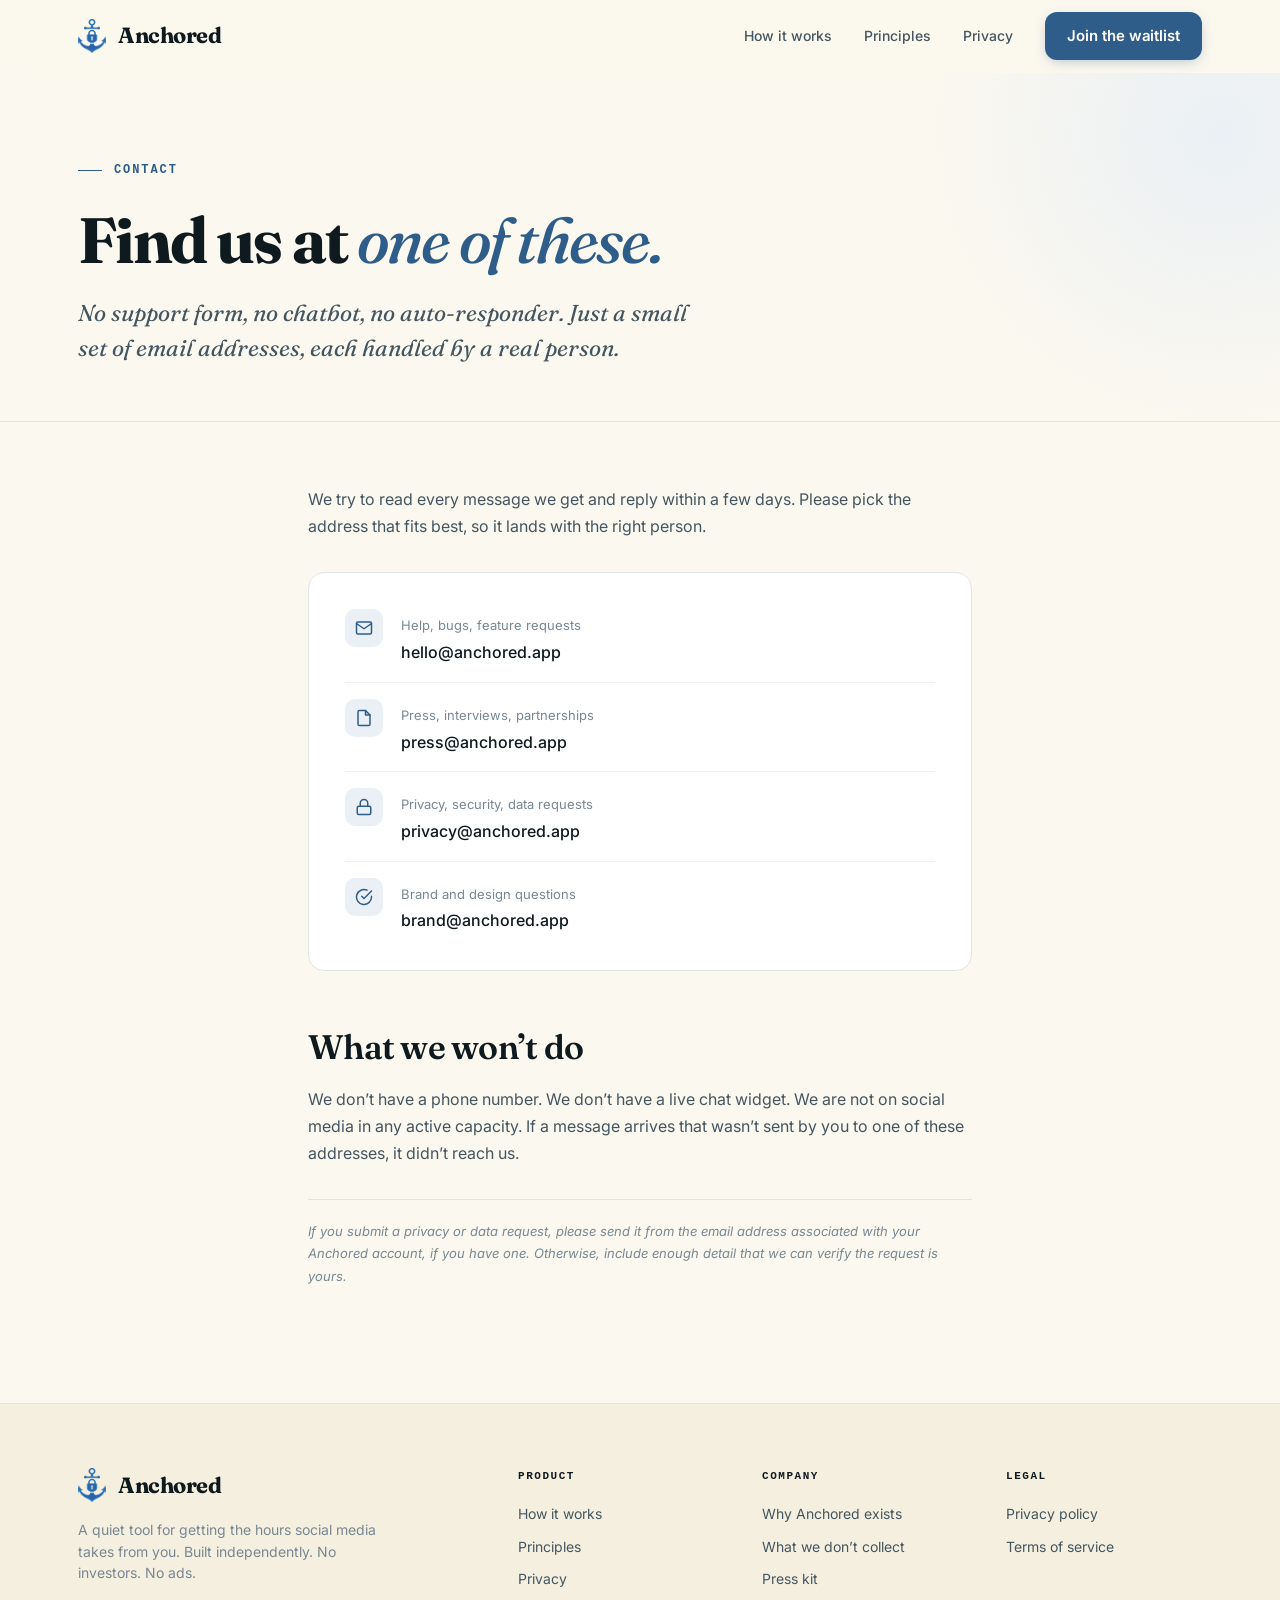
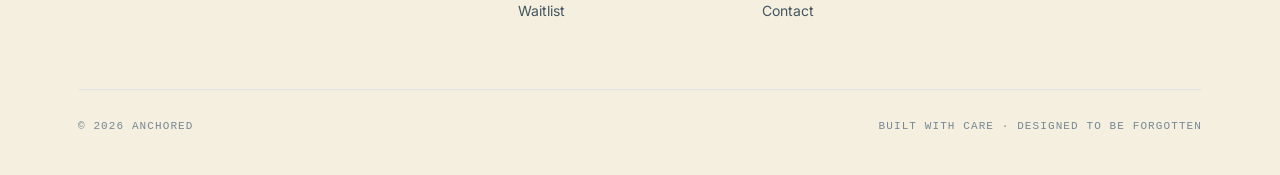
==== contact.html @ 5d51ef82 "anchored" ====
<!DOCTYPE html>
<html lang="en">
<head>
<meta charset="UTF-8">
<meta name="viewport" content="width=device-width, initial-scale=1.0">
<meta name="description" content="How to reach Anchored. Email addresses for help, press, privacy, and brand.">
<meta name="theme-color" content="#FBF8EF">
<title>Contact — Anchored</title>
<link rel="stylesheet" href="styles.css">
<link href="https://fonts.googleapis.com/css2?family=Fraunces:opsz,wght@9..144,400;9..144,500;9..144,600;9..144,700;9..144,800&family=Inter:wght@400;500;600;700&display=swap" rel="stylesheet">
</head>
<body>

<nav class="nav" id="nav">
  <div class="container nav-inner">
    <a href="index.html" class="brand" aria-label="Anchored home">
      <img class="brand-mark" src="anchored-logo.png" alt="Anchored">
      <span class="brand-name">Anchored</span>
    </a>
    <div class="nav-links">
      <a href="index.html#how-it-works" class="nav-link">How it works</a>
      <a href="index.html#principles" class="nav-link">Principles</a>
      <a href="index.html#privacy" class="nav-link">Privacy</a>
      <a href="index.html#waitlist" class="btn btn-primary">Join the waitlist</a>
    </div>
  </div>
</nav>

<section class="subpage-hero">
  <div class="container subpage-hero-inner">
    <div class="eyebrow">Contact</div>
    <h1 class="subpage-title">Find us at <em>one of these.</em></h1>
    <p class="subpage-lead">No support form, no chatbot, no auto-responder. Just a small set of email addresses, each handled by a real person.</p>
  </div>
</section>

<section class="content">
  <div class="container narrow">

    <p>We try to read every message we get and reply within a few days. Please pick the address that fits best, so it lands with the right person.</p>

    <div class="contact-card">

      <div class="contact-row">
        <div class="contact-icon">
          <svg viewBox="0 0 24 24" fill="none" stroke="currentColor" stroke-width="2" stroke-linecap="round" stroke-linejoin="round"><path d="M4 4h16c1.1 0 2 .9 2 2v12c0 1.1-.9 2-2 2H4c-1.1 0-2-.9-2-2V6c0-1.1.9-2 2-2z"/><polyline points="22,6 12,13 2,6"/></svg>
        </div>
        <div class="contact-text">
          <div class="contact-label">Help, bugs, feature requests</div>
          <div class="contact-value"><a href="mailto:hello@anchored.app">hello@anchored.app</a></div>
        </div>
      </div>

      <div class="contact-row">
        <div class="contact-icon">
          <svg viewBox="0 0 24 24" fill="none" stroke="currentColor" stroke-width="2" stroke-linecap="round" stroke-linejoin="round"><path d="M14 2H6a2 2 0 0 0-2 2v16a2 2 0 0 0 2 2h12a2 2 0 0 0 2-2V8z"/><polyline points="14 2 14 8 20 8"/></svg>
        </div>
        <div class="contact-text">
          <div class="contact-label">Press, interviews, partnerships</div>
          <div class="contact-value"><a href="mailto:press@anchored.app">press@anchored.app</a></div>
        </div>
      </div>

      <div class="contact-row">
        <div class="contact-icon">
          <svg viewBox="0 0 24 24" fill="none" stroke="currentColor" stroke-width="2" stroke-linecap="round" stroke-linejoin="round"><rect x="3" y="11" width="18" height="11" rx="2" ry="2"/><path d="M7 11V7a5 5 0 0 1 10 0v4"/></svg>
        </div>
        <div class="contact-text">
          <div class="contact-label">Privacy, security, data requests</div>
          <div class="contact-value"><a href="mailto:privacy@anchored.app">privacy@anchored.app</a></div>
        </div>
      </div>

      <div class="contact-row">
        <div class="contact-icon">
          <svg viewBox="0 0 24 24" fill="none" stroke="currentColor" stroke-width="2" stroke-linecap="round" stroke-linejoin="round"><path d="M22 11.08V12a10 10 0 1 1-5.93-9.14"/><polyline points="22 4 12 14.01 9 11.01"/></svg>
        </div>
        <div class="contact-text">
          <div class="contact-label">Brand and design questions</div>
          <div class="contact-value"><a href="mailto:brand@anchored.app">brand@anchored.app</a></div>
        </div>
      </div>

    </div>

    <h2>What we won’t do</h2>
    <p>We don’t have a phone number. We don’t have a live chat widget. We are not on social media in any active capacity. If a message arrives that wasn’t sent by you to one of these addresses, it didn’t reach us.</p>

    <p class="muted-note">If you submit a privacy or data request, please send it from the email address associated with your Anchored account, if you have one. Otherwise, include enough detail that we can verify the request is yours.</p>

  </div>
</section>

<footer>
  <div class="container">
    <div class="footer-inner">
      <div>
        <a href="index.html" class="brand" aria-label="Anchored">
          <img class="brand-mark" src="anchored-logo.png" alt="Anchored">
          <span class="brand-name">Anchored</span>
        </a>
        <p class="footer-brand-text">A quiet tool for getting the hours social media takes from you. Built independently. No investors. No ads.</p>
      </div>

      <div class="footer-col">
        <h4>Product</h4>
        <a href="index.html#how-it-works">How it works</a>
        <a href="index.html#principles">Principles</a>
        <a href="index.html#privacy">Privacy</a>
        <a href="index.html#waitlist">Waitlist</a>
      </div>

      <div class="footer-col">
        <h4>Company</h4>
        <a href="why-anchored.html">Why Anchored exists</a>
        <a href="what-we-dont-collect.html">What we don’t collect</a>
        <a href="press-kit.html">Press kit</a>
        <a href="contact.html">Contact</a>
      </div>

      <div class="footer-col">
        <h4>Legal</h4>
        <a href="privacy-policy.html">Privacy policy</a>
        <a href="terms.html">Terms of service</a>
      </div>
    </div>

    <div class="footer-bottom">
      <span>© 2026 Anchored</span>
      <span>Built with care · Designed to be forgotten</span>
    </div>
  </div>
</footer>

<script>
  const nav = document.getElementById('nav');
  const onScroll = () => {
    if (window.scrollY > 12) nav.classList.add('scrolled');
    else nav.classList.remove('scrolled');
  };
  window.addEventListener('scroll', onScroll, { passive: true });
  onScroll();
</script>

</body>
</html>
---- styles.css ----
/* Reset & tokens */
*, *::before, *::after { box-sizing: border-box; margin: 0; padding: 0; }
:root {
  --paper: #FBF8EF;
  --paper-deep: #F5EFDF;
  --card: #FFFFFF;
  --ink: #0F1A1F;
  --body: #445661;
  --muted: #778894;
  --faint: #A8B6BF;
  --line: #E0E5E8;
  --line-soft: #EEF1F3;
  --accent: #2F5D8A;
  --accent-deep: #1F3D5C;
  --accent-soft: #DCE5EE;
  --accent-tint: #EAF0F5;
  --success: #2F5D3A;
  --success-soft: #DEEAE0;
}
html { scroll-behavior: smooth; -webkit-text-size-adjust: 100%; }
body {
  font-family: 'Inter', system-ui, -apple-system, sans-serif;
  background: var(--paper); color: var(--body);
  font-size: 16px; line-height: 1.6;
  -webkit-font-smoothing: antialiased;
  -moz-osx-font-smoothing: grayscale;
}
::selection { background: var(--accent-soft); color: var(--ink); }
img, svg { display: block; max-width: 100%; }
a { color: inherit; text-decoration: none; }
button { font: inherit; cursor: pointer; border: none; background: none; }
.serif { font-family: 'Fraunces', Georgia, serif; letter-spacing: -0.018em; }
.mono { font-family: ui-monospace, "SF Mono", Menlo, monospace; letter-spacing: 0.04em; }

/* Layout */
.container { max-width: 1180px; margin: 0 auto; padding: 0 28px; }
.narrow { max-width: 720px; margin-left: auto; margin-right: auto; }
section { padding: 96px 0; position: relative; }

/* Nav */
.nav {
  position: sticky; top: 0; z-index: 100;
  background: rgba(251, 248, 239, 0.85);
  backdrop-filter: saturate(180%) blur(20px);
  -webkit-backdrop-filter: saturate(180%) blur(20px);
  border-bottom: 1px solid transparent;
  transition: border-color 220ms ease;
}
.nav.scrolled { border-bottom-color: var(--line); }
.nav-inner { display: flex; align-items: center; justify-content: space-between; height: 72px; }
.brand { display: flex; align-items: center; gap: 12px; color: var(--ink); }
.brand-mark { width: 28px; height: auto; flex-shrink: 0; }
.brand-name {
  font-family: 'Fraunces', Georgia, serif;
  font-size: 22px; font-weight: 700;
  letter-spacing: -0.02em; color: var(--ink);
}
.nav-links { display: flex; align-items: center; gap: 32px; }
.nav-link { font-size: 14px; font-weight: 500; color: var(--body); transition: color 180ms ease; }
.nav-link:hover { color: var(--accent); }

/* Buttons */
.btn {
  display: inline-flex; align-items: center; justify-content: center;
  gap: 8px; padding: 12px 22px; border-radius: 12px;
  font-size: 15px; font-weight: 600; letter-spacing: -0.005em;
  transition: all 200ms ease; cursor: pointer;
}
.btn-primary {
  background: var(--accent); color: #fff;
  box-shadow: 0 4px 14px -4px rgba(47, 93, 138, 0.4);
}
.btn-primary:hover {
  background: var(--accent-deep);
  transform: translateY(-1px);
  box-shadow: 0 8px 20px -6px rgba(47, 93, 138, 0.5);
}
.btn-ghost {
  background: transparent; color: var(--body); border: 1.5px solid var(--line);
}
.btn-ghost:hover { background: var(--line-soft); border-color: var(--accent); color: var(--accent); }
.btn-large { padding: 16px 28px; font-size: 16px; }

/* Sub-page hero */
.subpage-hero {
  padding: 80px 0 56px;
  border-bottom: 1px solid var(--line);
  position: relative;
  overflow: hidden;
}
.subpage-hero::before {
  content: '';
  position: absolute;
  top: -240px; right: -240px;
  width: 600px; height: 600px;
  background: radial-gradient(circle at center, var(--accent-tint) 0%, transparent 70%);
  pointer-events: none;
  z-index: 0;
}
.subpage-hero-inner { position: relative; z-index: 1; }
.eyebrow {
  display: inline-flex; align-items: center; gap: 12px;
  font-family: ui-monospace, "SF Mono", Menlo, monospace;
  font-size: 12px; font-weight: 600; color: var(--accent);
  text-transform: uppercase; letter-spacing: 0.16em;
  margin-bottom: 28px;
}
.eyebrow::before { content: ''; width: 24px; height: 1px; background: var(--accent); }
.subpage-title {
  font-family: 'Fraunces', Georgia, serif;
  font-size: clamp(40px, 6vw, 64px);
  font-weight: 700; line-height: 1; letter-spacing: -0.03em;
  color: var(--ink); margin-bottom: 24px; max-width: 800px;
}
.subpage-title em { font-style: italic; font-weight: 500; color: var(--accent); }
.subpage-lead {
  font-family: 'Fraunces', Georgia, serif;
  font-size: clamp(19px, 2vw, 23px);
  font-style: italic; font-weight: 400;
  color: var(--body); line-height: 1.5;
  max-width: 640px;
}

/* Sub-page content */
.content { padding: 64px 0 96px; }
.content h2 {
  font-family: 'Fraunces', Georgia, serif;
  font-size: clamp(26px, 3vw, 34px);
  font-weight: 600; line-height: 1.2;
  letter-spacing: -0.022em;
  color: var(--ink);
  margin-top: 56px; margin-bottom: 18px;
}
.content h2:first-child { margin-top: 0; }
.content h3 {
  font-family: 'Fraunces', Georgia, serif;
  font-size: 22px; font-weight: 600;
  letter-spacing: -0.018em;
  color: var(--ink);
  margin-top: 36px; margin-bottom: 12px;
}
.content p {
  font-size: 16px; line-height: 1.7;
  color: var(--body);
  margin-bottom: 20px;
}
.content p strong { color: var(--ink); font-weight: 600; }
.content ul {
  margin-bottom: 24px;
  padding-left: 22px;
}
.content ul li {
  font-size: 16px; line-height: 1.65;
  color: var(--body);
  margin-bottom: 10px;
}
.content ul li strong { color: var(--ink); font-weight: 600; }
.content blockquote {
  border-left: 3px solid var(--accent);
  padding: 8px 0 8px 24px;
  margin: 32px 0;
  font-family: 'Fraunces', Georgia, serif;
  font-style: italic;
  font-size: 19px;
  line-height: 1.5;
  color: var(--accent-deep);
}
.content blockquote cite {
  display: block;
  font-family: ui-monospace, monospace;
  font-style: normal;
  font-size: 11px;
  text-transform: uppercase;
  letter-spacing: 0.14em;
  color: var(--accent);
  margin-top: 12px;
  font-weight: 600;
}
.content hr {
  border: none;
  border-top: 1px solid var(--line);
  margin: 48px 0;
}
.content .muted-note {
  font-size: 13px;
  color: var(--muted);
  font-style: italic;
  margin-top: 32px;
  padding-top: 20px;
  border-top: 1px solid var(--line);
}

/* Card grid (for principles, what we don't collect, press kit) */
.card-grid {
  display: grid;
  grid-template-columns: repeat(2, 1fr);
  gap: 18px;
  margin: 32px 0 16px;
}
.info-card {
  background: var(--card);
  border: 1px solid var(--line);
  border-radius: 14px;
  padding: 22px 24px;
  transition: border-color 200ms ease;
}
.info-card:hover { border-color: var(--accent-soft); }
.info-card-icon {
  display: inline-flex;
  width: 36px; height: 36px;
  align-items: center; justify-content: center;
  background: var(--success-soft);
  color: var(--success);
  border-radius: 10px;
  margin-bottom: 14px;
}
.info-card-icon svg { width: 18px; height: 18px; }
.info-card h4 {
  font-family: 'Fraunces', Georgia, serif;
  font-size: 18px;
  font-weight: 600;
  letter-spacing: -0.012em;
  color: var(--ink);
  margin-bottom: 8px;
}
.info-card p {
  font-size: 14.5px;
  line-height: 1.55;
  color: var(--body);
  margin-bottom: 0;
}

/* Press kit specific */
.kit-section {
  margin-bottom: 48px;
}
.kit-grid {
  display: grid;
  grid-template-columns: repeat(3, 1fr);
  gap: 16px;
  margin-top: 20px;
}
.kit-tile {
  background: var(--card);
  border: 1px solid var(--line);
  border-radius: 14px;
  padding: 24px;
  text-align: center;
}
.kit-tile-preview {
  height: 120px;
  border-radius: 10px;
  margin-bottom: 16px;
  display: flex;
  align-items: center;
  justify-content: center;
}
.kit-tile h4 {
  font-family: 'Fraunces', Georgia, serif;
  font-size: 16px;
  font-weight: 600;
  color: var(--ink);
  margin-bottom: 6px;
}
.kit-tile p {
  font-size: 12.5px;
  color: var(--muted);
  margin-bottom: 14px;
}
.kit-link {
  font-family: ui-monospace, monospace;
  font-size: 11px;
  font-weight: 600;
  color: var(--accent);
  text-transform: uppercase;
  letter-spacing: 0.12em;
}
.kit-link:hover { color: var(--accent-deep); }

.colour-row {
  display: grid;
  grid-template-columns: 80px 1fr 140px;
  align-items: center;
  gap: 16px;
  padding: 14px 0;
  border-bottom: 1px solid var(--line-soft);
}
.colour-row:last-child { border-bottom: none; }
.colour-swatch {
  width: 80px; height: 48px;
  border-radius: 8px;
  border: 1px solid var(--line);
}
.colour-name {
  font-size: 14px;
  font-weight: 600;
  color: var(--ink);
}
.colour-hex {
  font-family: ui-monospace, monospace;
  font-size: 13px;
  color: var(--muted);
}

/* Contact */
.contact-card {
  background: var(--card);
  border: 1px solid var(--line);
  border-radius: 16px;
  padding: 36px;
  margin: 32px 0;
}
.contact-row {
  display: flex;
  align-items: flex-start;
  gap: 18px;
  padding: 16px 0;
  border-top: 1px solid var(--line-soft);
}
.contact-row:first-child { border-top: none; padding-top: 0; }
.contact-row:last-child { padding-bottom: 0; }
.contact-icon {
  width: 38px; height: 38px;
  background: var(--accent-tint);
  color: var(--accent);
  border-radius: 10px;
  display: flex; align-items: center; justify-content: center;
  flex-shrink: 0;
}
.contact-icon svg { width: 18px; height: 18px; }
.contact-text { flex: 1; padding-top: 6px; }
.contact-label {
  font-size: 13px;
  color: var(--muted);
  margin-bottom: 4px;
}
.contact-value {
  font-size: 16px;
  font-weight: 500;
  color: var(--ink);
}
.contact-value a:hover { color: var(--accent); }

/* Footer */
footer {
  padding: 64px 0 40px;
  background: var(--paper-deep);
  border-top: 1px solid var(--line);
}
.footer-inner {
  display: grid;
  grid-template-columns: 2fr 1fr 1fr 1fr;
  gap: 48px;
  margin-bottom: 56px;
}
.footer-brand-text {
  font-size: 14px; color: var(--muted);
  line-height: 1.55; margin-top: 16px; max-width: 320px;
}
.footer-col h4 {
  font-family: ui-monospace, monospace;
  font-size: 11px; font-weight: 700;
  color: var(--ink); text-transform: uppercase;
  letter-spacing: 0.14em; margin-bottom: 18px;
}
.footer-col a {
  display: block; font-size: 14px;
  color: var(--body); margin-bottom: 10px;
  transition: color 180ms ease;
}
.footer-col a:hover { color: var(--accent); }
.footer-bottom {
  border-top: 1px solid var(--line);
  padding-top: 28px;
  display: flex;
  justify-content: space-between;
  align-items: center;
  flex-wrap: wrap;
  gap: 16px;
  font-family: ui-monospace, monospace;
  font-size: 11px;
  color: var(--muted);
  text-transform: uppercase;
  letter-spacing: 0.1em;
}

/* Responsive */
@media (max-width: 880px) {
  section { padding: 64px 0; }
  .content { padding: 48px 0 72px; }
  .nav-links { gap: 18px; }
  .nav-links .nav-link { display: none; }
  .nav-links .btn { padding: 10px 18px; font-size: 14px; }
  .card-grid { grid-template-columns: 1fr; }
  .kit-grid { grid-template-columns: 1fr; }
  .footer-inner { grid-template-columns: 1fr 1fr; gap: 36px; }
  .colour-row { grid-template-columns: 60px 1fr 100px; gap: 12px; }
  .colour-swatch { width: 60px; height: 36px; }
}
@media (max-width: 540px) {
  .footer-inner { grid-template-columns: 1fr; gap: 28px; }
}
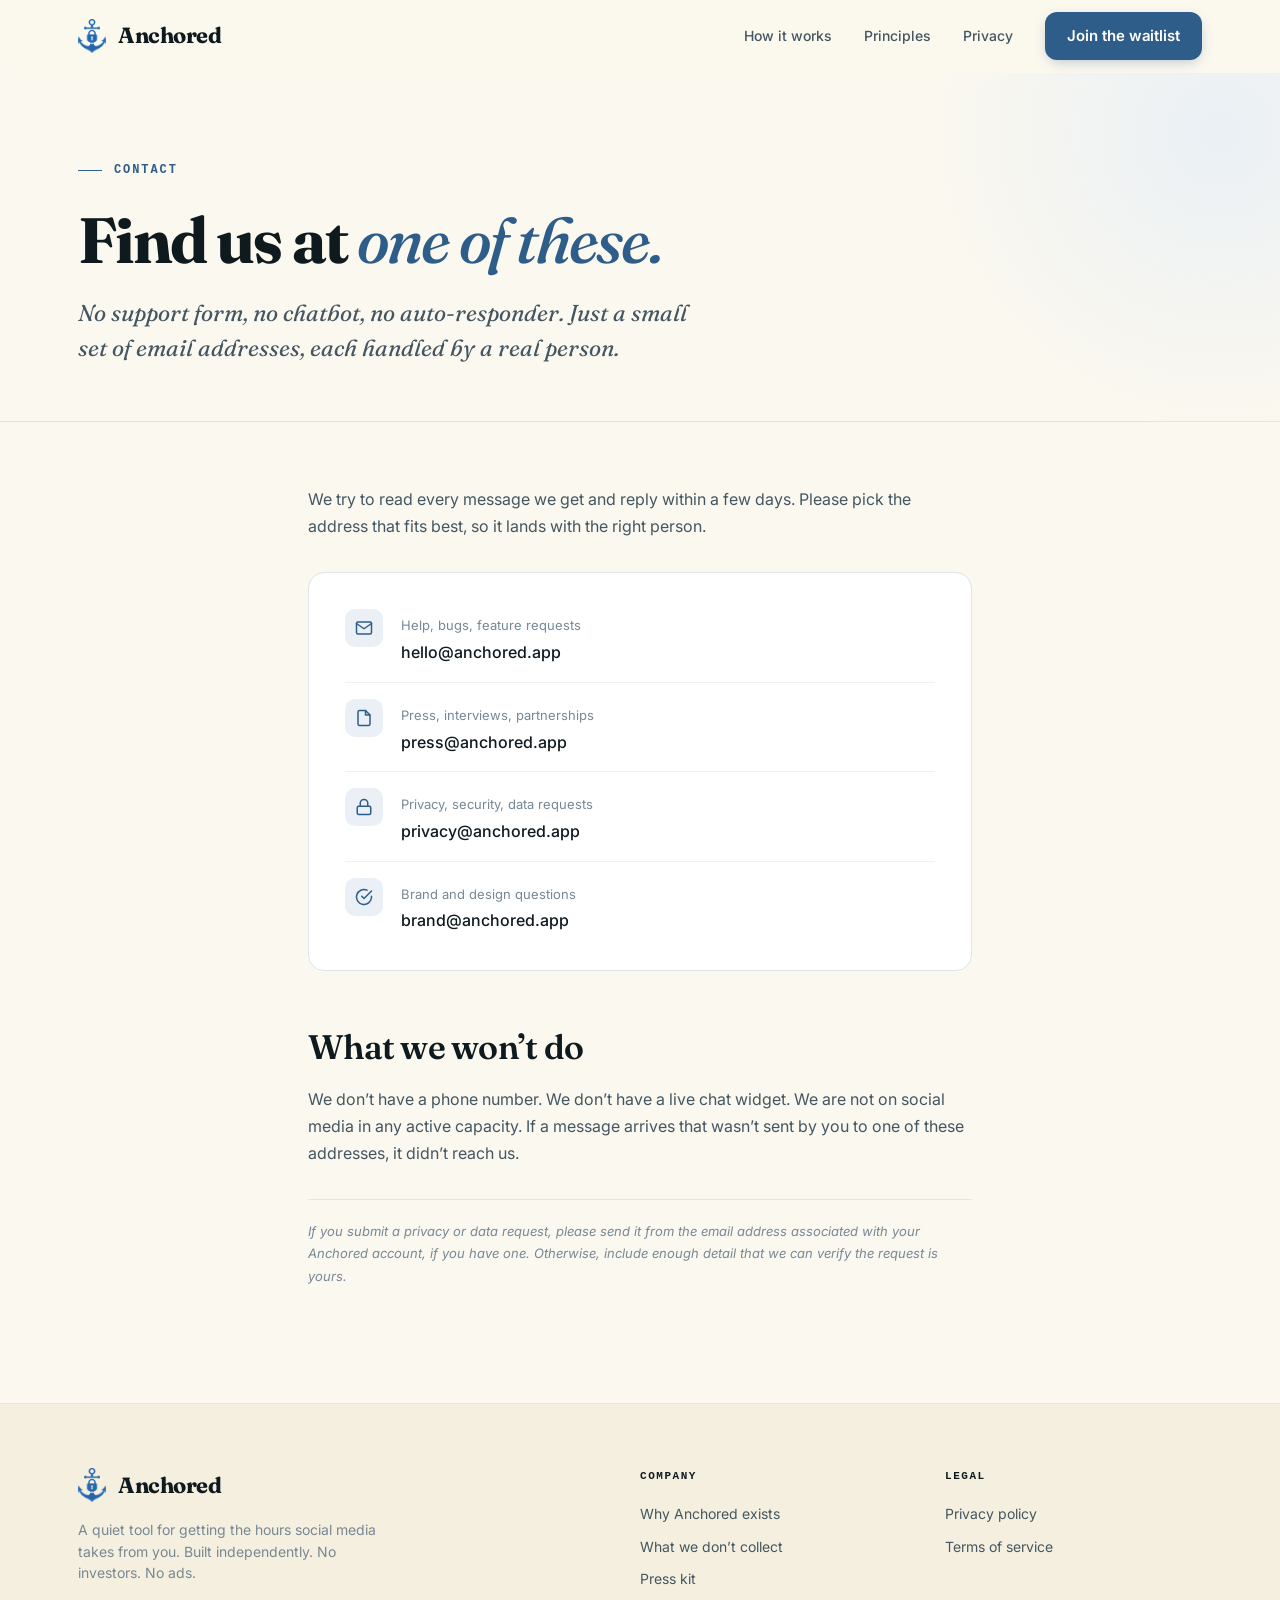
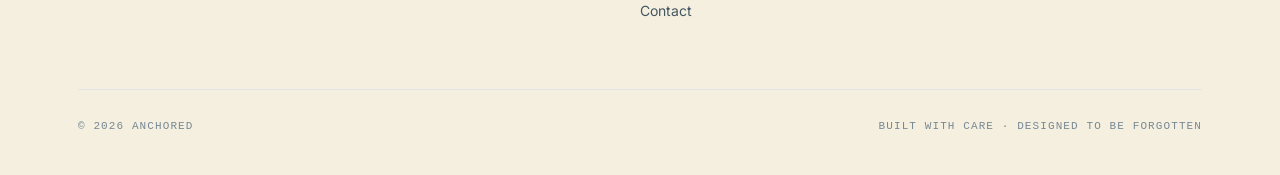
==== commit a10130ee: "changes" ====
--- a/contact.html
+++ b/contact.html
@@ -103,14 +103,6 @@
       </div>
 
       <div class="footer-col">
-        <h4>Product</h4>
-        <a href="index.html#how-it-works">How it works</a>
-        <a href="index.html#principles">Principles</a>
-        <a href="index.html#privacy">Privacy</a>
-        <a href="index.html#waitlist">Waitlist</a>
-      </div>
-
-      <div class="footer-col">
         <h4>Company</h4>
         <a href="why-anchored.html">Why Anchored exists</a>
         <a href="what-we-dont-collect.html">What we don’t collect</a>
--- a/styles.css
+++ b/styles.css
@@ -349,7 +349,7 @@
 }
 .footer-inner {
   display: grid;
-  grid-template-columns: 2fr 1fr 1fr 1fr;
+  grid-template-columns: 2fr 1fr 1fr;
   gap: 48px;
   margin-bottom: 56px;
 }
